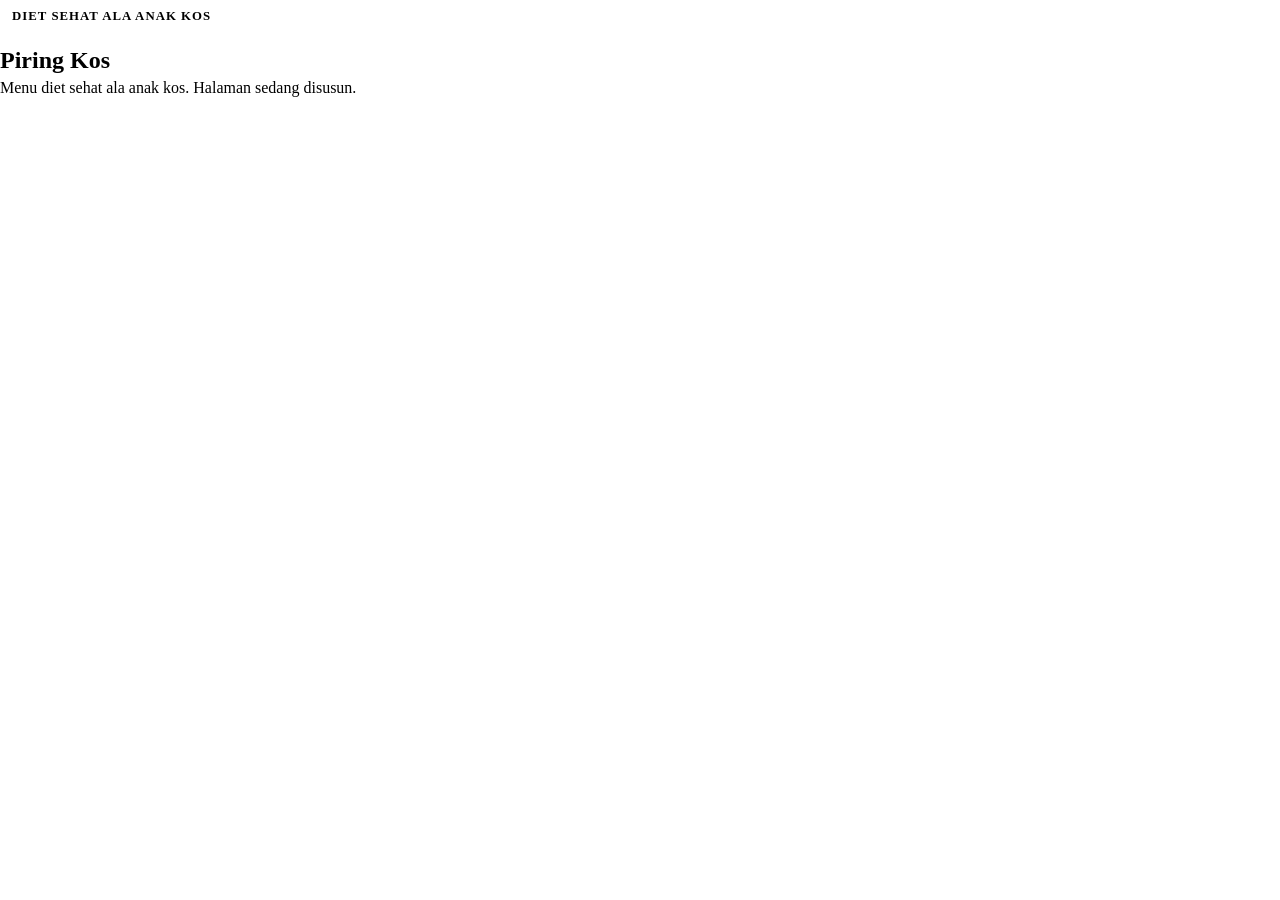
==== piringkos/index.html @ 1703468a "feat: navbar dan footer bersama di components.js" ====
<!DOCTYPE html>
<html lang="id">
<head>
  <meta charset="UTF-8">
  <meta name="viewport" content="width=device-width, initial-scale=1.0">
  <title>Piring Kos · Menu Diet Sehat ala Anak Kos</title>
  <meta name="description" content="Resep diet gratis, kalkulator BMI, dan menu diet untuk anak kos, mulai Rp5 ribu sehari.">
  <link rel="icon" href="assets/favicon.svg" type="image/svg+xml">
  <link rel="preconnect" href="https://fonts.googleapis.com">
  <link rel="preconnect" href="https://fonts.gstatic.com" crossorigin>
  <link href="https://fonts.googleapis.com/css2?family=Plus+Jakarta+Sans:wght@400;500;600;700;800&display=swap" rel="stylesheet">
  <link rel="stylesheet" href="css/variables.css">
  <link rel="stylesheet" href="css/style.css">
</head>
<body>
  <header id="site-header"></header>

  <main>
    <section class="hero">
      <div class="wrap">
        <span class="eyebrow">Diet sehat ala anak kos</span>
        <h1>Piring Kos</h1>
        <p class="lead">Menu diet sehat ala anak kos. Halaman sedang disusun.</p>
      </div>
    </section>
  </main>

  <footer id="site-footer"></footer>

  <script src="js/icons.js"></script>
  <script src="js/components.js"></script>
</body>
</html>
---- piringkos/css/style.css ----
/* =========================================================
   PIRING KOS · style.css
   Urutan: dasar → komponen bersama → beranda → kalkulator
           → paket → modal & menu → custom → responsif
   ========================================================= */

/* ---------- Dasar ---------- */
*, *::before, *::after { box-sizing: border-box; margin: 0; padding: 0; }
html { scroll-behavior: smooth; }
body { font-family: var(--font); color: var(--ink); background: var(--cream); line-height: 1.6; }
a { color: inherit; }
img { max-width: 100%; display: block; }
button { font: inherit; }

.wrap { width: min(var(--container), 92%); margin: 0 auto; }
section { padding: var(--section-pad) 0; scroll-margin-top: var(--nav-height); }
.bg-white { background: var(--white); }
.bg-green-soft { background: var(--green-soft); }

h1, h2, h3, h4 { line-height: 1.2; }
h2 { font-size: clamp(1.6rem, 3vw, 2.2rem); margin-bottom: 10px; }
.eyebrow {
  display: inline-block; font-size: .8rem; font-weight: 700; letter-spacing: .08em; text-transform: uppercase;
  color: var(--green); background: var(--green-soft); padding: 6px 12px; border-radius: var(--radius-pill); margin-bottom: 14px;
}
.lead { color: var(--muted); max-width: 640px; }
.muted { color: var(--muted); font-size: .9rem; }
.small { font-size: .82rem; }
.center { text-align: center; }

/* Ikon SVG */
.icon { width: 1.25em; height: 1.25em; flex-shrink: 0; vertical-align: -0.22em; }
.icon-box {
  width: 48px; height: 48px; border-radius: 14px; display: grid; place-items: center;
  background: var(--green-soft); color: var(--green);
}
.icon-box .icon { width: 26px; height: 26px; }

/* Tombol */
.btn {
  display: inline-flex; align-items: center; justify-content: center; gap: 8px; border: none; cursor: pointer;
  font-weight: 700; padding: 13px 22px; border-radius: var(--radius-pill); text-decoration: none;
  transition: transform .15s, box-shadow .15s, background .15s;
}
.btn:hover { transform: translateY(-2px); }
.btn-primary { background: var(--green); color: #fff; box-shadow: var(--shadow-green); }
.btn-primary:hover { background: var(--green-dark); }
.btn-orange { background: var(--orange); color: #fff; box-shadow: 0 8px 20px rgba(238, 138, 60, .3); }
.btn-ghost { background: #fff; color: var(--green); border: 2px solid var(--green); }
.btn-wa { background: var(--wa); color: #fff; }
.btn-block { width: 100%; }

/* Label kecil */
.tags { display: flex; gap: 6px; flex-wrap: wrap; }
.tag {
  display: inline-flex; align-items: center; gap: 4px; font-size: .75rem; font-weight: 700; padding: 4px 10px;
  border-radius: var(--radius-pill); background: #fff; border: 1px solid var(--line); color: var(--muted);
}
.tag.price { background: var(--green-soft); color: var(--green-dark); border-color: transparent; }
.badge {
  display: inline-block; background: var(--orange); color: #fff; font-size: .72rem; font-weight: 800;
  padding: 3px 9px; border-radius: 6px; letter-spacing: .04em;
}
.badge-demo { background: var(--orange-soft); color: #a3521a; font-weight: 700; font-size: .8rem; padding: 5px 10px; border-radius: 8px; display: inline-block; }

/* Form */
label { font-weight: 700; font-size: .9rem; display: block; margin-bottom: 6px; }
input, select, textarea {
  width: 100%; font: inherit; padding: 11px 14px; border-radius: 12px; border: 1px solid var(--line);
  background: #fff; color: var(--ink);
}
input:focus, select:focus, textarea:focus { outline: 2px solid var(--green); border-color: transparent; }
.card-form { background: var(--cream); border: 1px solid var(--line); border-radius: var(--radius-lg); padding: 28px; display: grid; gap: 16px; }
.row2 { display: grid; grid-template-columns: 1fr 1fr; gap: 14px; }

/* Judul halaman (halaman selain beranda) */
.page-head { padding: 56px 0 8px; }
.page-head h1 { font-size: clamp(1.9rem, 4vw, 2.6rem); margin-bottom: 10px; }

/* Catatan penting */
.disclaimer {
  background: var(--orange-soft); border-left: 5px solid var(--orange); border-radius: 14px;
  padding: 18px 22px; font-size: .93rem; margin-top: 34px; max-width: 780px;
}

/* ---------- Navbar ---------- */
.navbar {
  position: sticky; top: 0; z-index: 50; background: rgba(255, 248, 236, .94);
  backdrop-filter: blur(8px); border-bottom: 1px solid var(--line);
}
.nav-inner { display: flex; align-items: center; justify-content: space-between; height: var(--nav-height); }
.logo { display: flex; align-items: center; gap: 10px; font-weight: 800; font-size: 1.25rem; text-decoration: none; color: var(--green-dark); }
.logo-plate {
  width: 34px; height: 34px; border-radius: 50%; border: 4px solid #fff; box-shadow: 0 0 0 2px var(--line);
  background: conic-gradient(var(--green) 0 50%, var(--orange) 50% 75%, var(--yellow) 75% 100%);
}
.nav-links { display: flex; gap: 24px; align-items: center; }
.nav-links a:not(.btn) { text-decoration: none; font-weight: 600; color: var(--muted); }
.nav-links a:not(.btn):hover, .nav-links a.active { color: var(--green); }
.nav-links a.active { text-decoration: underline; text-underline-offset: 6px; text-decoration-thickness: 2px; }
.nav-cta { padding: 9px 18px; }
.burger { display: none; background: none; border: none; cursor: pointer; color: var(--green-dark); }
.burger .icon { width: 28px; height: 28px; }

/* ---------- Footer ---------- */
.footer { background: var(--green-dark); color: #d9eadf; padding: 44px 0; font-size: .9rem; }
.footer-inner { display: grid; grid-template-columns: 1.4fr 1fr 1.2fr; gap: 28px; }
.footer h4 { color: #fff; margin-bottom: 10px; }
.footer ul { list-style: none; display: grid; gap: 6px; }
.footer a { text-decoration: none; }
.footer a:hover { color: #fff; }
.footer p { margin-top: 6px; }
.logo.light { color: #fff; }

/* ---------- Tombol WhatsApp melayang ---------- */
.wa-float {
  position: fixed; right: 20px; bottom: 20px; z-index: 60; background: var(--wa); color: #fff;
  border-radius: var(--radius-pill); padding: 13px 18px; font-weight: 700; text-decoration: none;
  box-shadow: 0 10px 24px rgba(0, 0, 0, .2); display: flex; align-items: center; gap: 8px;
}
.wa-float .icon { width: 22px; height: 22px; }
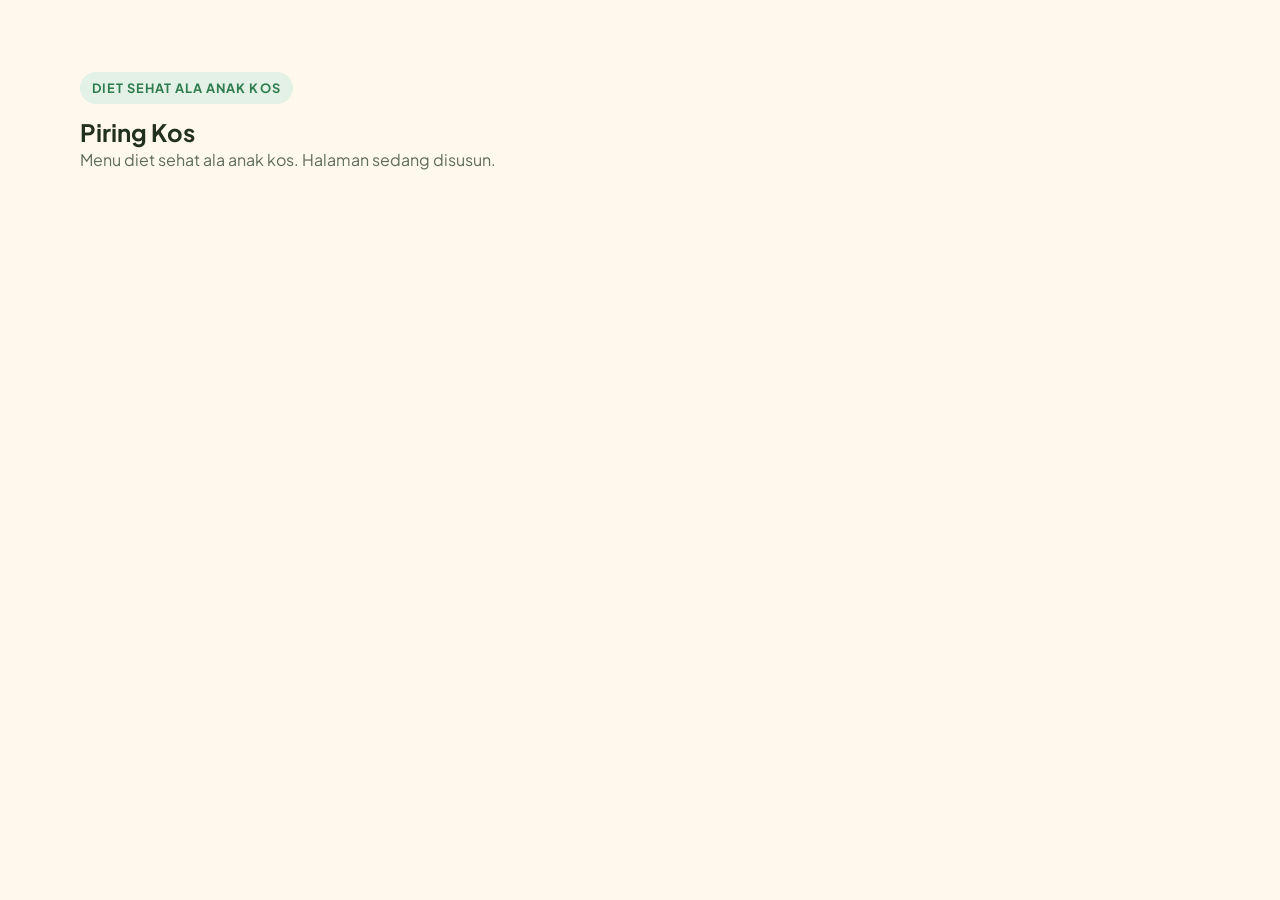
==== commit c7991ed1: "feat: struktur folder dan variabel desain Piring Kos" ====
--- a/piringkos/index.html
+++ b/piringkos/index.html
@@ -26,8 +26,5 @@
   </main>
 
   <footer id="site-footer"></footer>
-
-  <script src="js/icons.js"></script>
-  <script src="js/components.js"></script>
 </body>
 </html>
--- a/piringkos/css/variables.css
+++ b/piringkos/css/variables.css
@@ -0,0 +1,44 @@
+/* =========================================================
+   PIRING KOS · variables.css
+   Variabel desain: warna, huruf, jarak, sudut, bayangan.
+   Ubah di sini supaya seluruh halaman ikut berubah.
+   ========================================================= */
+:root {
+  /* Warna utama */
+  --green: #2f7d4f;
+  --green-dark: #1f5a37;
+  --green-soft: #e3f1e7;
+  --orange: #ee8a3c;
+  --orange-soft: #fde7d3;
+  --yellow: #f4c95d;
+
+  /* Latar dan teks */
+  --cream: #fff8ec;
+  --cream-2: #fbefd9;
+  --white: #ffffff;
+  --ink: #22301f;
+  --muted: #5f6b5c;
+  --line: #e7dcc7;
+  --wa: #25d366;
+
+  /* Warna piring Isi Piringku */
+  --plate-sayur: #7cc28f;
+  --plate-buah: #a7d98a;
+  --plate-karbo: #f4c95d;
+  --plate-lauk: #ee8a3c;
+
+  /* Huruf */
+  --font: "Plus Jakarta Sans", system-ui, -apple-system, "Segoe UI", sans-serif;
+
+  /* Ukuran dan jarak */
+  --container: 1120px;
+  --nav-height: 66px;
+  --section-pad: 72px;
+  --radius: 18px;
+  --radius-lg: 22px;
+  --radius-pill: 999px;
+
+  /* Bayangan */
+  --shadow: 0 10px 30px rgba(47, 77, 47, 0.1);
+  --shadow-green: 0 8px 20px rgba(47, 125, 79, 0.3);
+}
--- a/piringkos/css/style.css
+++ b/piringkos/css/style.css
@@ -82,40 +82,3 @@
   background: var(--orange-soft); border-left: 5px solid var(--orange); border-radius: 14px;
   padding: 18px 22px; font-size: .93rem; margin-top: 34px; max-width: 780px;
 }
-
-/* ---------- Navbar ---------- */
-.navbar {
-  position: sticky; top: 0; z-index: 50; background: rgba(255, 248, 236, .94);
-  backdrop-filter: blur(8px); border-bottom: 1px solid var(--line);
-}
-.nav-inner { display: flex; align-items: center; justify-content: space-between; height: var(--nav-height); }
-.logo { display: flex; align-items: center; gap: 10px; font-weight: 800; font-size: 1.25rem; text-decoration: none; color: var(--green-dark); }
-.logo-plate {
-  width: 34px; height: 34px; border-radius: 50%; border: 4px solid #fff; box-shadow: 0 0 0 2px var(--line);
-  background: conic-gradient(var(--green) 0 50%, var(--orange) 50% 75%, var(--yellow) 75% 100%);
-}
-.nav-links { display: flex; gap: 24px; align-items: center; }
-.nav-links a:not(.btn) { text-decoration: none; font-weight: 600; color: var(--muted); }
-.nav-links a:not(.btn):hover, .nav-links a.active { color: var(--green); }
-.nav-links a.active { text-decoration: underline; text-underline-offset: 6px; text-decoration-thickness: 2px; }
-.nav-cta { padding: 9px 18px; }
-.burger { display: none; background: none; border: none; cursor: pointer; color: var(--green-dark); }
-.burger .icon { width: 28px; height: 28px; }
-
-/* ---------- Footer ---------- */
-.footer { background: var(--green-dark); color: #d9eadf; padding: 44px 0; font-size: .9rem; }
-.footer-inner { display: grid; grid-template-columns: 1.4fr 1fr 1.2fr; gap: 28px; }
-.footer h4 { color: #fff; margin-bottom: 10px; }
-.footer ul { list-style: none; display: grid; gap: 6px; }
-.footer a { text-decoration: none; }
-.footer a:hover { color: #fff; }
-.footer p { margin-top: 6px; }
-.logo.light { color: #fff; }
-
-/* ---------- Tombol WhatsApp melayang ---------- */
-.wa-float {
-  position: fixed; right: 20px; bottom: 20px; z-index: 60; background: var(--wa); color: #fff;
-  border-radius: var(--radius-pill); padding: 13px 18px; font-weight: 700; text-decoration: none;
-  box-shadow: 0 10px 24px rgba(0, 0, 0, .2); display: flex; align-items: center; gap: 8px;
-}
-.wa-float .icon { width: 22px; height: 22px; }
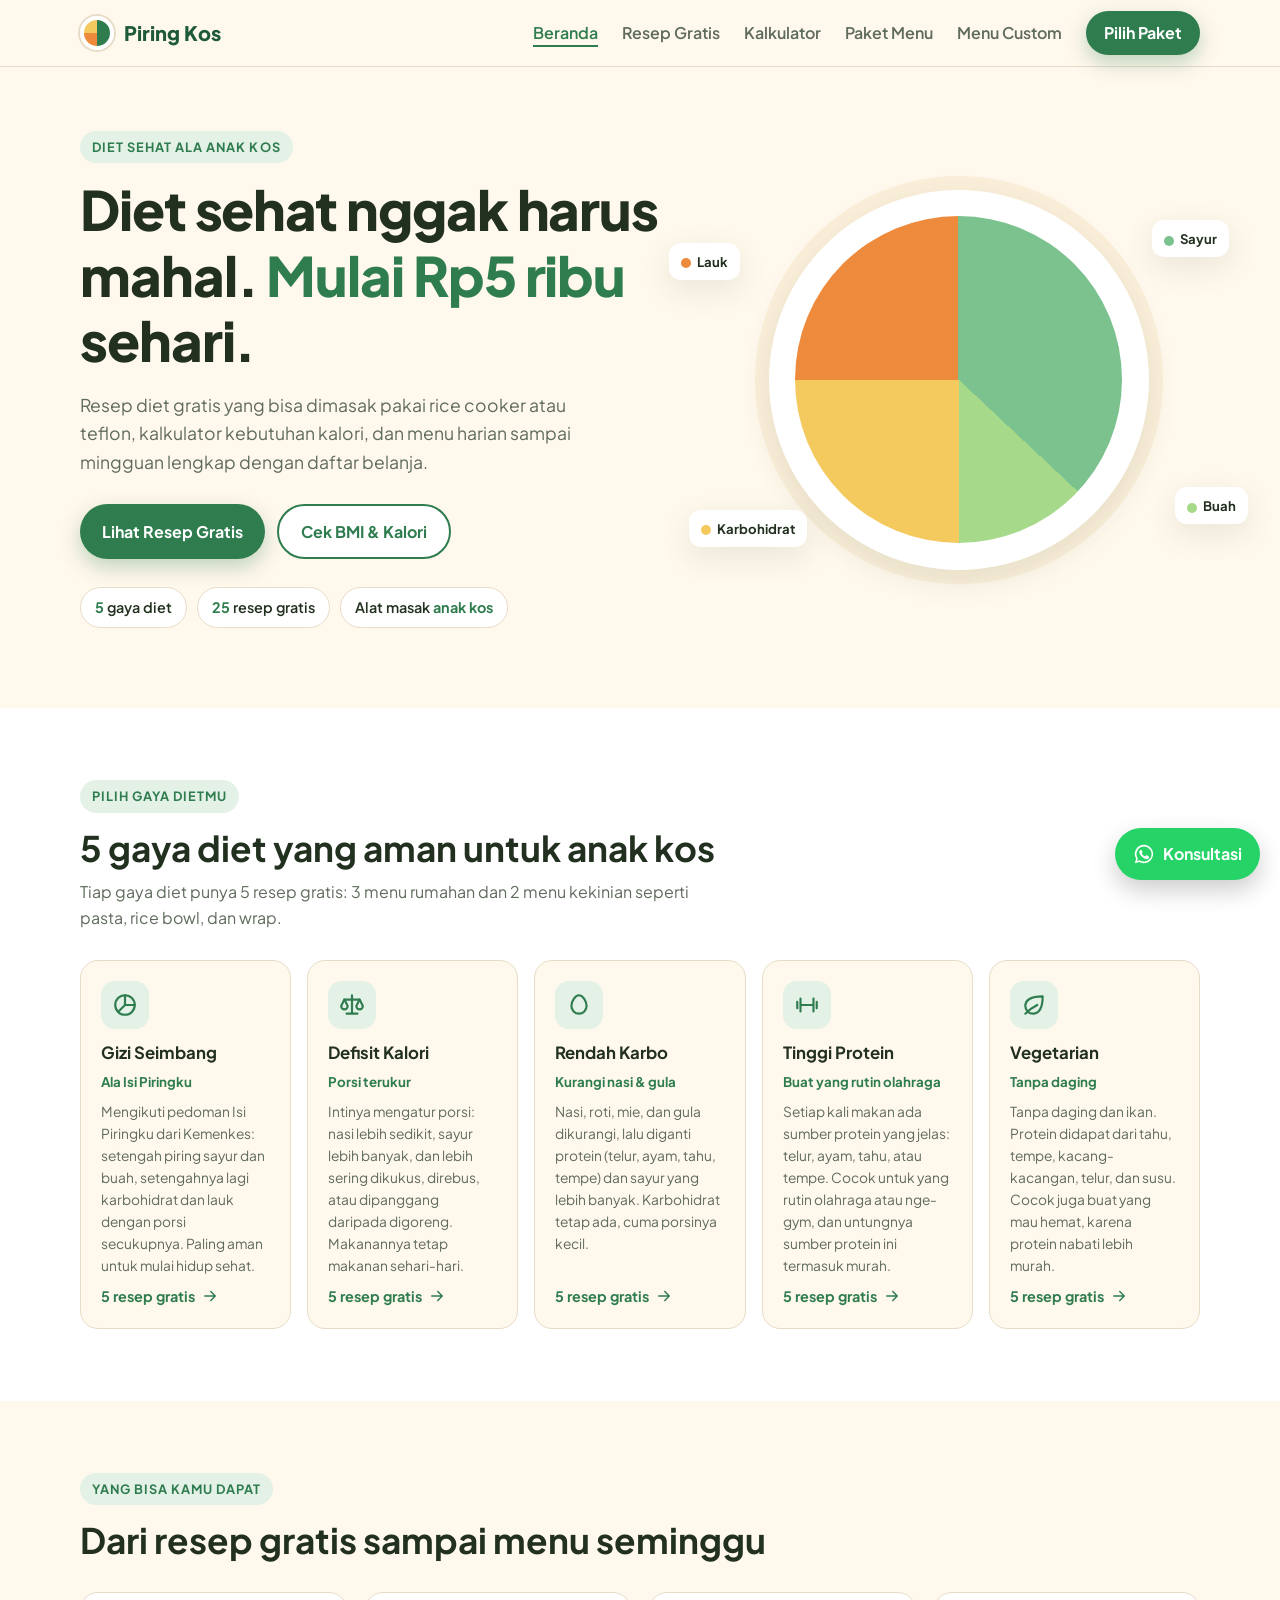
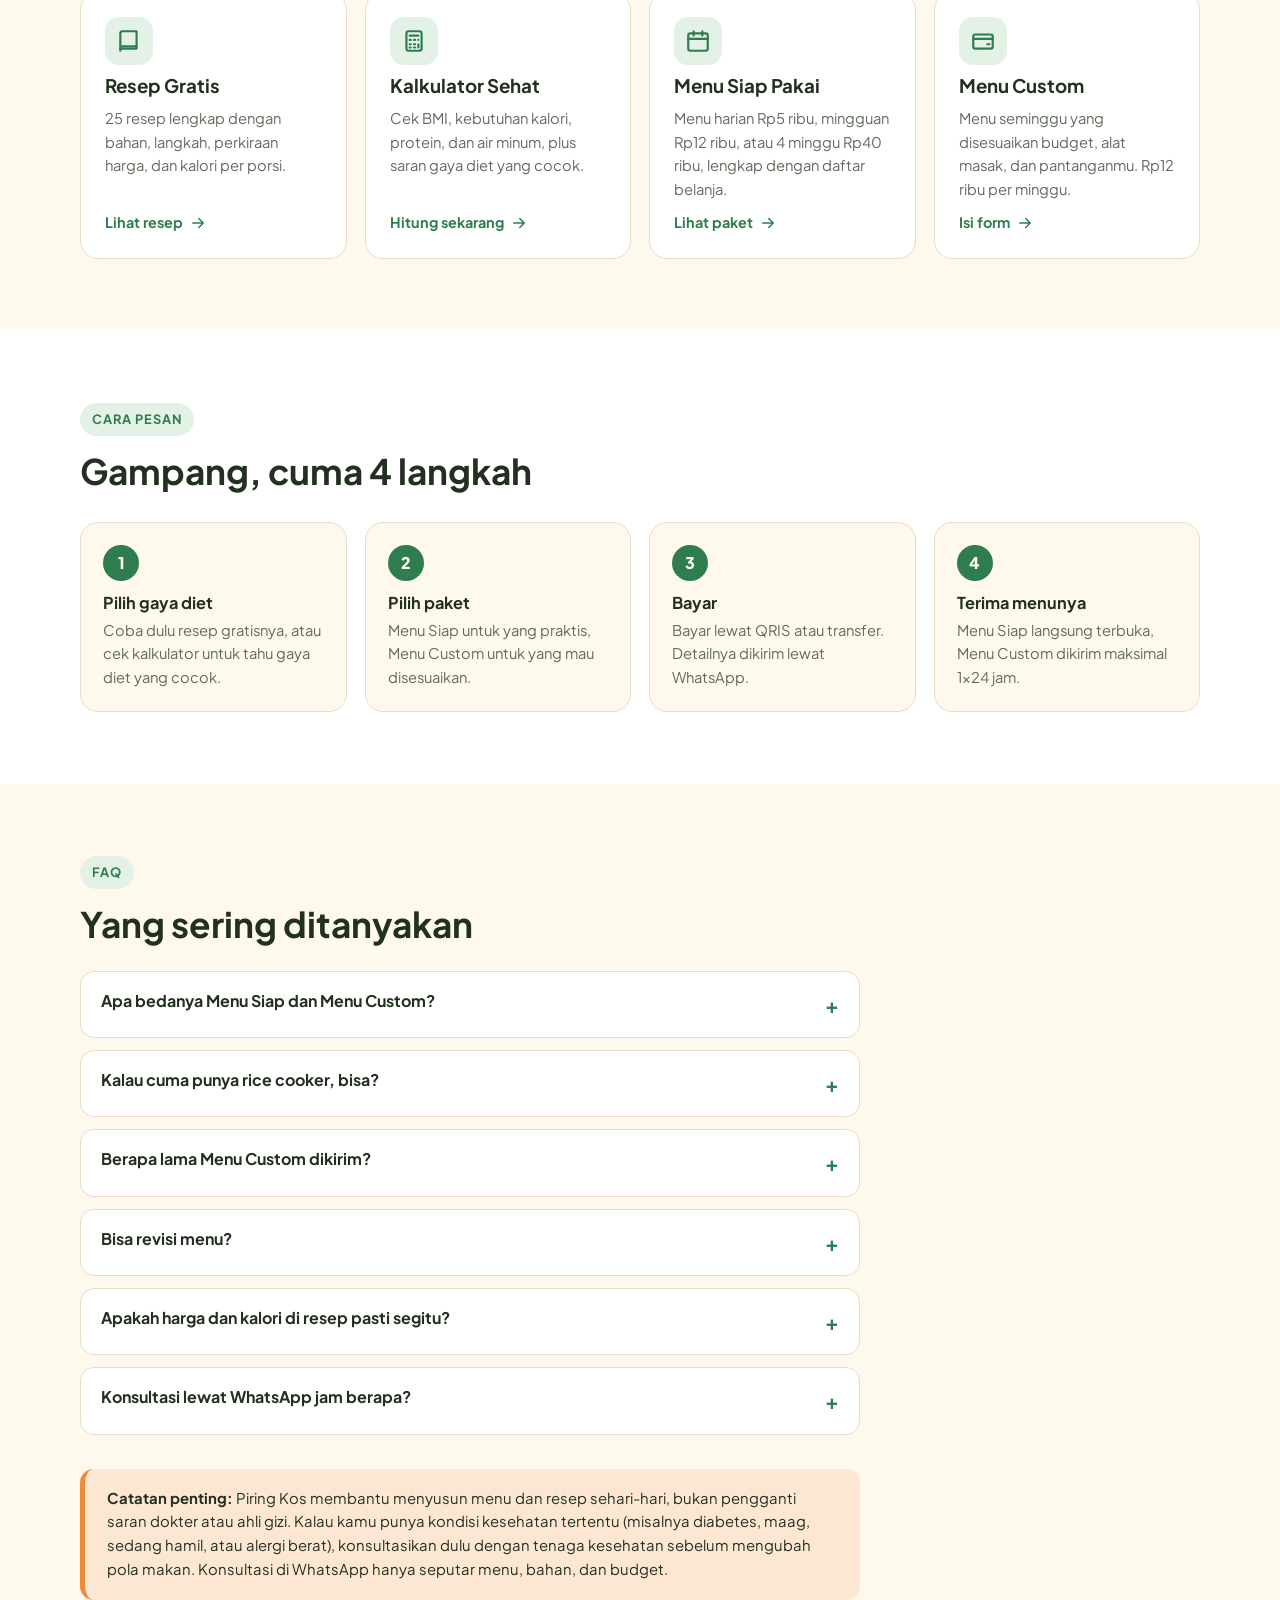
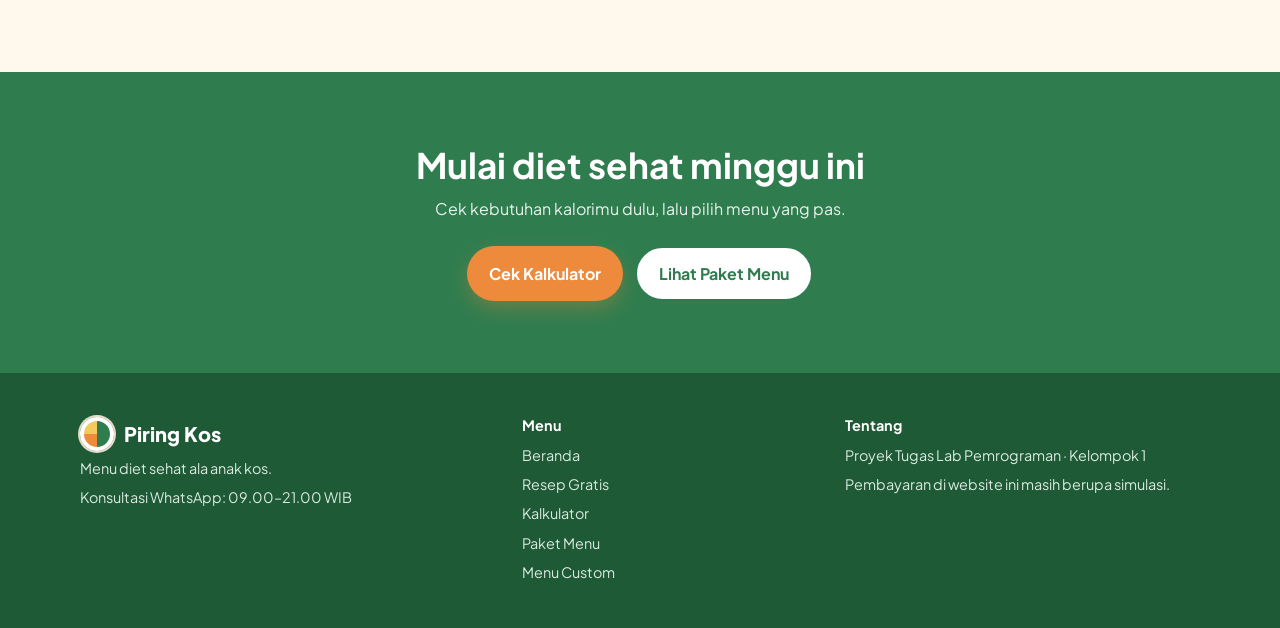
==== commit 93e35ed3: "feat: halaman beranda dan kategori 5 gaya diet" ====
--- a/piringkos/index.html
+++ b/piringkos/index.html
@@ -16,15 +16,128 @@
   <header id="site-header"></header>
 
   <main>
+    <!-- HERO -->
     <section class="hero">
+      <div class="wrap hero-inner">
+        <div>
+          <span class="eyebrow">Diet sehat ala anak kos</span>
+          <h1>Diet sehat nggak harus mahal. <span>Mulai Rp5 ribu</span> sehari.</h1>
+          <p>Resep diet gratis yang bisa dimasak pakai rice cooker atau teflon, kalkulator kebutuhan kalori, dan menu harian sampai mingguan lengkap dengan daftar belanja.</p>
+          <div class="hero-cta">
+            <a href="resep.html" class="btn btn-primary">Lihat Resep Gratis</a>
+            <a href="kalkulator.html" class="btn btn-ghost">Cek BMI &amp; Kalori</a>
+          </div>
+          <div class="chips">
+            <span class="chip"><b>5</b> gaya diet</span>
+            <span class="chip"><b>25</b> resep gratis</span>
+            <span class="chip">Alat masak <b>anak kos</b></span>
+          </div>
+        </div>
+        <div class="plate-wrap" aria-hidden="true">
+          <div class="plate"><div class="plate-inner"></div></div>
+          <div class="plate-label pl-1"><i style="background:var(--plate-lauk)"></i>Lauk</div>
+          <div class="plate-label pl-2"><i style="background:var(--plate-sayur)"></i>Sayur</div>
+          <div class="plate-label pl-3"><i style="background:var(--plate-buah)"></i>Buah</div>
+          <div class="plate-label pl-4"><i style="background:var(--plate-karbo)"></i>Karbohidrat</div>
+        </div>
+      </div>
+    </section>
+
+    <!-- KATEGORI: 5 GAYA DIET -->
+    <section class="bg-white" id="gaya-diet">
       <div class="wrap">
-        <span class="eyebrow">Diet sehat ala anak kos</span>
-        <h1>Piring Kos</h1>
-        <p class="lead">Menu diet sehat ala anak kos. Halaman sedang disusun.</p>
+        <span class="eyebrow">Pilih gaya dietmu</span>
+        <h2>5 gaya diet yang aman untuk anak kos</h2>
+        <p class="lead">Tiap gaya diet punya 5 resep gratis: 3 menu rumahan dan 2 menu kekinian seperti pasta, rice bowl, dan wrap.</p>
+        <div class="diet-grid" id="dietGrid"></div>
+      </div>
+    </section>
+
+    <!-- RINGKASAN FITUR -->
+    <section id="fitur">
+      <div class="wrap">
+        <span class="eyebrow">Yang bisa kamu dapat</span>
+        <h2>Dari resep gratis sampai menu seminggu</h2>
+        <div class="feature-grid">
+          <a class="feature" href="resep.html">
+            <span class="icon-box"><i data-icon="book"></i></span>
+            <h3>Resep Gratis</h3>
+            <p>25 resep lengkap dengan bahan, langkah, perkiraan harga, dan kalori per porsi.</p>
+            <span class="more">Lihat resep <i data-icon="arrow"></i></span>
+          </a>
+          <a class="feature" href="kalkulator.html">
+            <span class="icon-box"><i data-icon="calculator"></i></span>
+            <h3>Kalkulator Sehat</h3>
+            <p>Cek BMI, kebutuhan kalori, protein, dan air minum, plus saran gaya diet yang cocok.</p>
+            <span class="more">Hitung sekarang <i data-icon="arrow"></i></span>
+          </a>
+          <a class="feature" href="paket.html">
+            <span class="icon-box"><i data-icon="calendar"></i></span>
+            <h3>Menu Siap Pakai</h3>
+            <p>Menu harian Rp5 ribu, mingguan Rp12 ribu, atau 4 minggu Rp40 ribu, lengkap dengan daftar belanja.</p>
+            <span class="more">Lihat paket <i data-icon="arrow"></i></span>
+          </a>
+          <a class="feature" href="custom.html">
+            <span class="icon-box"><i data-icon="wallet"></i></span>
+            <h3>Menu Custom</h3>
+            <p>Menu seminggu yang disesuaikan budget, alat masak, dan pantanganmu. Rp12 ribu per minggu.</p>
+            <span class="more">Isi form <i data-icon="arrow"></i></span>
+          </a>
+        </div>
+      </div>
+    </section>
+
+    <!-- CARA PESAN -->
+    <section class="bg-white" id="cara-pesan">
+      <div class="wrap">
+        <span class="eyebrow">Cara pesan</span>
+        <h2>Gampang, cuma 4 langkah</h2>
+        <div class="steps">
+          <div class="step"><h3>Pilih gaya diet</h3><p>Coba dulu resep gratisnya, atau cek kalkulator untuk tahu gaya diet yang cocok.</p></div>
+          <div class="step"><h3>Pilih paket</h3><p>Menu Siap untuk yang praktis, Menu Custom untuk yang mau disesuaikan.</p></div>
+          <div class="step"><h3>Bayar</h3><p>Bayar lewat QRIS atau transfer. Detailnya dikirim lewat WhatsApp.</p></div>
+          <div class="step"><h3>Terima menunya</h3><p>Menu Siap langsung terbuka, Menu Custom dikirim maksimal 1×24 jam.</p></div>
+        </div>
+      </div>
+    </section>
+
+    <!-- FAQ -->
+    <section id="faq">
+      <div class="wrap">
+        <span class="eyebrow">FAQ</span>
+        <h2>Yang sering ditanyakan</h2>
+        <div class="faq">
+          <details><summary>Apa bedanya Menu Siap dan Menu Custom?</summary><p>Menu Siap adalah menu yang sudah jadi untuk tiap gaya diet, jadi bisa langsung dipakai. Menu Custom disusun khusus berdasarkan budget, alat masak, dan pantangan yang kamu isi di form.</p></details>
+          <details><summary>Kalau cuma punya rice cooker, bisa?</summary><p>Bisa. Banyak resep yang cukup pakai rice cooker. Untuk Menu Custom, centang alat yang kamu punya dan menunya akan disesuaikan.</p></details>
+          <details><summary>Berapa lama Menu Custom dikirim?</summary><p>Maksimal 1×24 jam setelah pembayaran dikonfirmasi, dalam bentuk PDF lewat WhatsApp.</p></details>
+          <details><summary>Bisa revisi menu?</summary><p>Menu Custom dapat 1x revisi gratis, misalnya kalau ada bahan yang susah dicari di dekat kosmu.</p></details>
+          <details><summary>Apakah harga dan kalori di resep pasti segitu?</summary><p>Belum tentu. Keduanya perkiraan, karena harga bahan dan ukuran porsi bisa berbeda.</p></details>
+          <details><summary>Konsultasi lewat WhatsApp jam berapa?</summary><p>Setiap hari pukul 09.00–21.00 WIB. Chat di luar jam itu dibalas keesokan harinya.</p></details>
+        </div>
+        <div class="disclaimer">
+          <b>Catatan penting:</b> Piring Kos membantu menyusun menu dan resep sehari-hari, bukan pengganti saran dokter atau ahli gizi. Kalau kamu punya kondisi kesehatan tertentu (misalnya diabetes, maag, sedang hamil, atau alergi berat), konsultasikan dulu dengan tenaga kesehatan sebelum mengubah pola makan. Konsultasi di WhatsApp hanya seputar menu, bahan, dan budget.
+        </div>
+      </div>
+    </section>
+
+    <!-- AJAKAN -->
+    <section class="cta-band">
+      <div class="wrap">
+        <h2>Mulai diet sehat minggu ini</h2>
+        <p>Cek kebutuhan kalorimu dulu, lalu pilih menu yang pas.</p>
+        <div class="hero-cta">
+          <a href="kalkulator.html" class="btn btn-orange">Cek Kalkulator</a>
+          <a href="paket.html" class="btn btn-ghost">Lihat Paket Menu</a>
+        </div>
       </div>
     </section>
   </main>
 
   <footer id="site-footer"></footer>
+
+  <script src="js/icons.js"></script>
+  <script src="js/components.js"></script>
+  <script src="js/data.js"></script>
+  <script src="js/beranda.js"></script>
 </body>
 </html>
--- a/piringkos/css/style.css
+++ b/piringkos/css/style.css
@@ -82,3 +82,113 @@
   background: var(--orange-soft); border-left: 5px solid var(--orange); border-radius: 14px;
   padding: 18px 22px; font-size: .93rem; margin-top: 34px; max-width: 780px;
 }
+
+/* ---------- Navbar ---------- */
+.navbar {
+  position: sticky; top: 0; z-index: 50; background: rgba(255, 248, 236, .94);
+  backdrop-filter: blur(8px); border-bottom: 1px solid var(--line);
+}
+.nav-inner { display: flex; align-items: center; justify-content: space-between; height: var(--nav-height); }
+.logo { display: flex; align-items: center; gap: 10px; font-weight: 800; font-size: 1.25rem; text-decoration: none; color: var(--green-dark); }
+.logo-plate {
+  width: 34px; height: 34px; border-radius: 50%; border: 4px solid #fff; box-shadow: 0 0 0 2px var(--line);
+  background: conic-gradient(var(--green) 0 50%, var(--orange) 50% 75%, var(--yellow) 75% 100%);
+}
+.nav-links { display: flex; gap: 24px; align-items: center; }
+.nav-links a:not(.btn) { text-decoration: none; font-weight: 600; color: var(--muted); }
+.nav-links a:not(.btn):hover, .nav-links a.active { color: var(--green); }
+.nav-links a.active { text-decoration: underline; text-underline-offset: 6px; text-decoration-thickness: 2px; }
+.nav-cta { padding: 9px 18px; }
+.burger { display: none; background: none; border: none; cursor: pointer; color: var(--green-dark); }
+.burger .icon { width: 28px; height: 28px; }
+
+/* ---------- Footer ---------- */
+.footer { background: var(--green-dark); color: #d9eadf; padding: 44px 0; font-size: .9rem; }
+.footer-inner { display: grid; grid-template-columns: 1.4fr 1fr 1.2fr; gap: 28px; }
+.footer h4 { color: #fff; margin-bottom: 10px; }
+.footer ul { list-style: none; display: grid; gap: 6px; }
+.footer a { text-decoration: none; }
+.footer a:hover { color: #fff; }
+.footer p { margin-top: 6px; }
+.logo.light { color: #fff; }
+
+/* ---------- Tombol WhatsApp melayang ---------- */
+.wa-float {
+  position: fixed; right: 20px; bottom: 20px; z-index: 60; background: var(--wa); color: #fff;
+  border-radius: var(--radius-pill); padding: 13px 18px; font-weight: 700; text-decoration: none;
+  box-shadow: 0 10px 24px rgba(0, 0, 0, .2); display: flex; align-items: center; gap: 8px;
+}
+.wa-float .icon { width: 22px; height: 22px; }
+
+/* ---------- Beranda: hero ---------- */
+.hero { padding: 64px 0 80px; }
+.hero-inner { display: grid; grid-template-columns: 1.1fr .9fr; gap: 48px; align-items: center; }
+.hero h1 { font-size: clamp(2.1rem, 5vw, 3.4rem); font-weight: 800; letter-spacing: -.02em; margin-bottom: 18px; }
+.hero h1 span { color: var(--green); }
+.hero p { font-size: 1.1rem; color: var(--muted); margin-bottom: 28px; max-width: 520px; }
+.hero-cta { display: flex; gap: 12px; flex-wrap: wrap; margin-bottom: 28px; }
+.chips { display: flex; gap: 10px; flex-wrap: wrap; }
+.chip { background: #fff; border: 1px solid var(--line); padding: 8px 14px; border-radius: var(--radius-pill); font-size: .9rem; font-weight: 600; }
+.chip b { color: var(--green); }
+
+.plate-wrap { position: relative; display: grid; place-items: center; }
+.plate {
+  width: min(380px, 80vw); aspect-ratio: 1; border-radius: 50%; background: #fff;
+  box-shadow: var(--shadow), 0 0 0 14px var(--cream-2); display: grid; place-items: center;
+}
+.plate-inner {
+  width: 86%; aspect-ratio: 1; border-radius: 50%;
+  background: conic-gradient(var(--plate-sayur) 0 37%, var(--plate-buah) 37% 50%, var(--plate-karbo) 50% 75%, var(--plate-lauk) 75% 100%);
+}
+.plate-label {
+  position: absolute; background: #fff; border-radius: 12px; padding: 8px 12px; font-size: .82rem;
+  font-weight: 700; box-shadow: var(--shadow); white-space: nowrap;
+}
+.plate-label i { display: inline-block; width: 10px; height: 10px; border-radius: 50%; margin-right: 6px; vertical-align: middle; }
+.pl-1 { top: 14%; left: -10%; } .pl-2 { top: 8%; right: -6%; }
+.pl-3 { bottom: 12%; right: -10%; } .pl-4 { bottom: 6%; left: -6%; }
+
+/* ---------- Beranda: kartu gaya diet ---------- */
+.diet-grid { display: grid; grid-template-columns: repeat(5, 1fr); gap: 16px; margin-top: 30px; }
+.diet-card {
+  background: var(--cream); border: 1px solid var(--line); border-radius: var(--radius); padding: 20px;
+  text-decoration: none; display: flex; flex-direction: column; gap: 8px; transition: .15s;
+}
+.diet-card:hover { transform: translateY(-4px); box-shadow: var(--shadow); border-color: var(--green); }
+.diet-card h3 { font-size: 1.05rem; margin-top: 6px; }
+.diet-card small { color: var(--green); font-weight: 700; }
+.diet-card p { font-size: .86rem; color: var(--muted); flex: 1; }
+.more { display: inline-flex; align-items: center; gap: 6px; font-weight: 700; color: var(--green); font-size: .9rem; }
+
+/* ---------- Beranda: ringkasan fitur ---------- */
+.feature-grid { display: grid; grid-template-columns: repeat(4, 1fr); gap: 18px; margin-top: 30px; }
+.feature {
+  background: #fff; border: 1px solid var(--line); border-radius: var(--radius); padding: 24px;
+  text-decoration: none; display: flex; flex-direction: column; gap: 10px; transition: .15s;
+}
+.feature:hover { transform: translateY(-4px); box-shadow: var(--shadow); }
+.feature p { color: var(--muted); font-size: .92rem; flex: 1; }
+
+/* ---------- Beranda: cara pesan ---------- */
+.steps { display: grid; grid-template-columns: repeat(4, 1fr); gap: 18px; margin-top: 30px; counter-reset: langkah; }
+.step { background: var(--cream); border-radius: var(--radius); padding: 22px; border: 1px solid var(--line); }
+.step::before {
+  counter-increment: langkah; content: counter(langkah); width: 36px; height: 36px; border-radius: 50%;
+  background: var(--green); color: #fff; font-weight: 800; display: grid; place-items: center; margin-bottom: 12px;
+}
+.step h3 { font-size: 1.02rem; margin-bottom: 6px; }
+.step p { font-size: .92rem; color: var(--muted); }
+
+/* ---------- Beranda: FAQ ---------- */
+.faq { max-width: 780px; margin-top: 26px; display: grid; gap: 12px; }
+details { background: #fff; border-radius: 14px; padding: 16px 20px; border: 1px solid var(--line); }
+summary { font-weight: 700; cursor: pointer; list-style: none; display: flex; justify-content: space-between; gap: 10px; }
+summary::-webkit-details-marker { display: none; }
+summary::after { content: "+"; font-size: 1.3rem; color: var(--green); }
+details[open] summary::after { content: "–"; }
+details p { margin-top: 10px; color: var(--muted); }
+
+/* ---------- Ajakan (CTA) ---------- */
+.cta-band { background: var(--green); color: #fff; text-align: center; }
+.cta-band p { opacity: .9; margin-bottom: 24px; }
+.cta-band .hero-cta { justify-content: center; margin-bottom: 0; }
